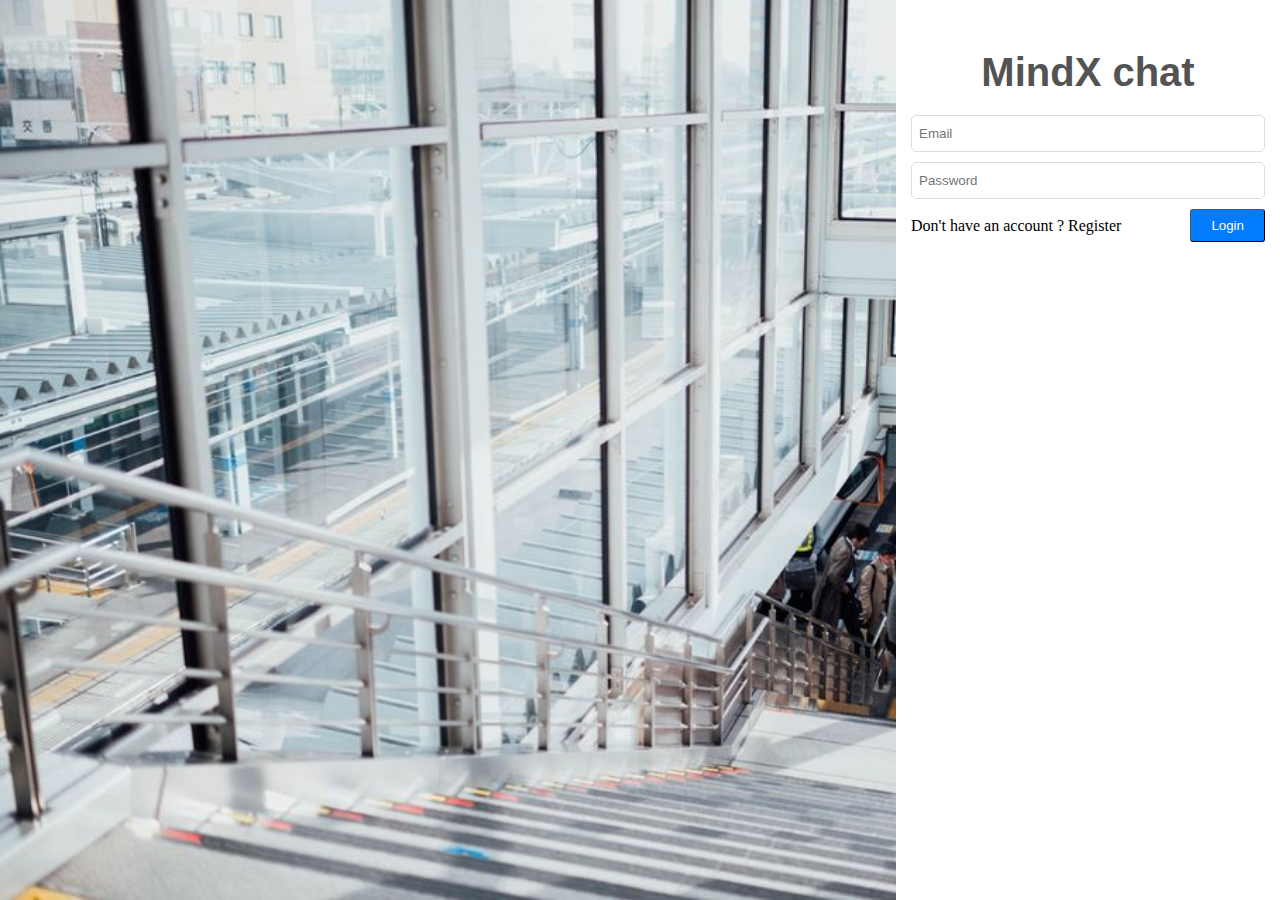
==== CHAT-APP/index.html @ 00e453c8 "update" ====
<!DOCTYPE html>
<html lang="en">
<head>
  <meta charset="UTF-8">
  <meta name="viewport" content="width=device-width, initial-scale=1.0">
  <title>Chat app</title>
  <link rel="stylesheet" href="./css/register.css">
  <link rel="stylesheet" href="./css/style.css">

</head>
<body>
  <div id="app"></div>
  <script src="./js/view.js"></script>
  <script src="./js/component.js"></script>
  <script src="./js/controller.js"></script>
  <script src="./js/index.js"></script>
  <script src="./js/model.js"></script>
</body>
</html>
---- CHAT-APP/css/register.css ----
.register-container{
    height: 100vh;
    background-image: url(../img/register-background.jpg);
    background-size: cover;
    display: flex;
    justify-content: flex-end;
  }
  .login-container{
    height: 100vh;
    background-image: url(../img/login-background.jpg);
    background-size: cover;
    display: flex;
    justify-content: flex-end;
  }
  .login-container #login-form{
    height: 100vh;
    background-color: #fff;
    width: 30%;
    padding: 50px 15px;
  }
  .login-container .login-header{
    font-size: 40px;
    color: #535353;
    text-align: center;
    font-weight: 600;
    font-family: sans-serif;
    margin-bottom: 20px;
  }
  .register-container #register-form {
    height: 100vh;
    background-color: #fff;
    width: 30%;
    padding: 50px 15px;
  }
  .register-container .register-header{
    font-size: 40px;
    color: #535353;
    text-align: center;
    font-weight: 600;
    font-family: sans-serif;
    margin-bottom: 20px;
  }
  .name-wrapper,.form-action { 
    display: flex;
    justify-content: space-between;
  }
  .form-action {
    align-items: center;
  }
---- CHAT-APP/css/style.css ----
*{
  margin: 0;
  padding: 0;
  box-sizing: border-box;
}
.input-wrapper input{
  padding: 10px 7px;
  border: 1px solid #dbdbdb;
  border-radius: 5px;
  width: 100%;
  outline: none;
}
.input-wrapper {
  margin-bottom: 10px;
  
}
.btn {
  padding: 8px 20px;
  background: #037BFE;
  color: #fff;
  border-radius: 3px;
  border-width: 1px;
}
.cursor-pointer{
  cursor: pointer;
}
.error{
  color: red;
}
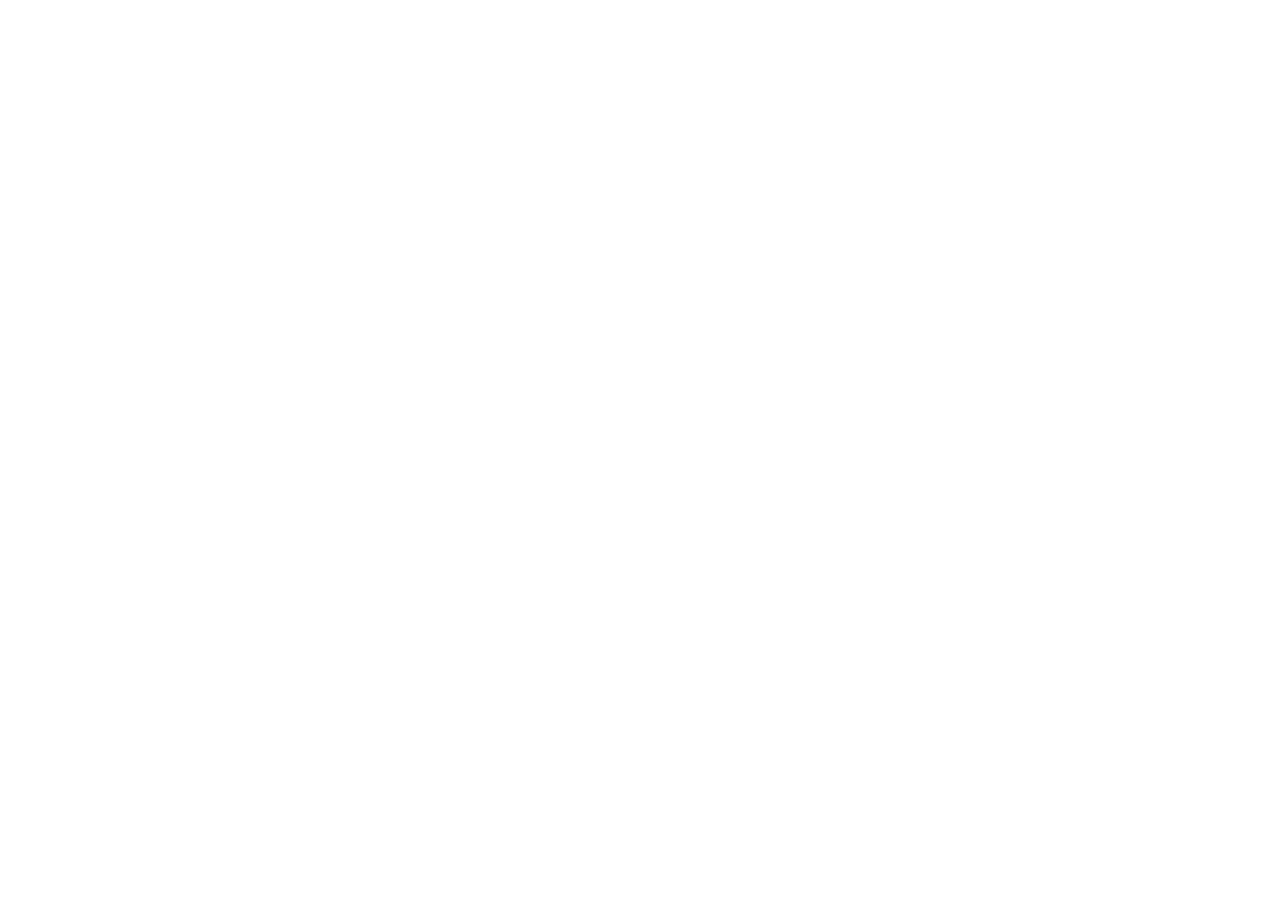
==== commit 7ccce830: "add" ====
--- a/CHAT-APP/index.html
+++ b/CHAT-APP/index.html
@@ -6,10 +6,13 @@
   <title>Chat app</title>
   <link rel="stylesheet" href="./css/register.css">
   <link rel="stylesheet" href="./css/style.css">
+  <link rel="stylesheet" href="./css/login.css">
 
 </head>
 <body>
   <div id="app"></div>
+  <script src = "https://www.gstatic.com/firebasejs/7.18.0/firebase-app.js" ></script>
+  <script src = "https://www.gstatic.com/firebasejs/7.18.0/firebase-auth.js" ></script>
   <script src="./js/view.js"></script>
   <script src="./js/component.js"></script>
   <script src="./js/controller.js"></script>
--- a/CHAT-APP/css/login.css
+++ b/CHAT-APP/css/login.css
@@ -0,0 +1,28 @@
+.login-container{
+    height: 100vh;
+    background-image: url(../img/login-background.jpg);
+    background-size: cover;
+    display: flex;
+    justify-content: flex-end;
+  }
+  .login-container .login-header{
+    font-size: 40px;
+    color: #535353;
+    text-align: center;
+    font-weight: 600;
+    font-family: sans-serif;
+    margin-bottom: 20px;
+  }
+  .login-container #login-form {
+    height: 100vh;
+    background-color: #fff;
+    width: 30%;
+    padding: 50px 15px;
+  }
+  .name-wrapper,.form-action { 
+    display: flex;
+    justify-content: space-between;
+  }
+  .form-action {
+    align-items: center;
+  }